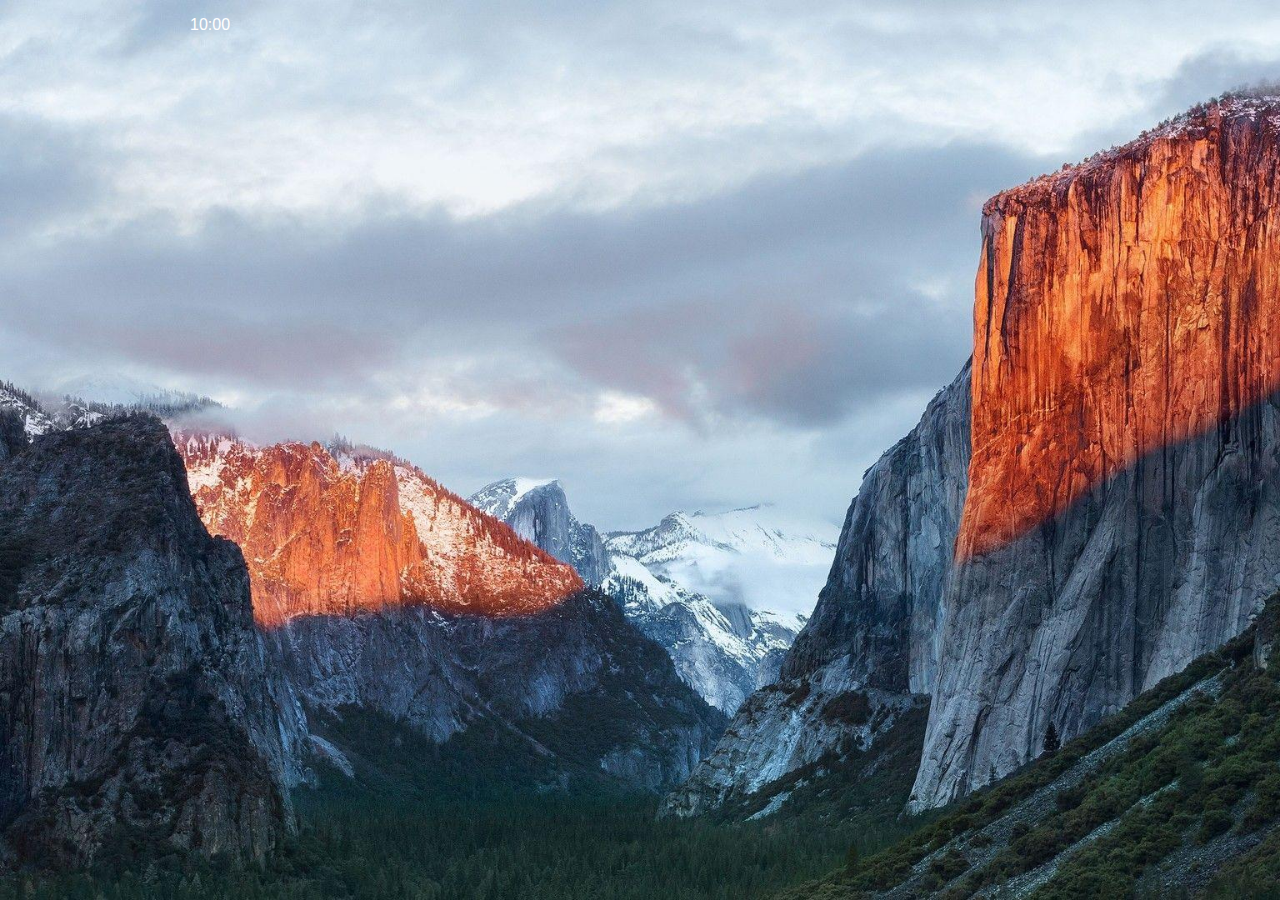
==== timer.html @ 62c7bf14 "Added timer files." ====
<!DOCTYPE html>
<html lang="en">
<head>
  <meta charset="UTF-8">
  <link rel="shortcut icon" href="./favicon.ico" />
  <meta name="theme-color" content="#000000" />
  <title>Countdown Time| MPA</title>
  <link rel="stylesheet" type="text/css" href="src/css/index.css">
  <!-- Add additional CSS & JS files as necessary here -->
</head>
<body>
<!-- Add your site or application content here -->
<div class="container">
  <p id="countdown">10:00</p>
</div>
<!--<script src="https://cdnjs.cloudflare.com/ajax/libs/jquery/2.1.4/jquery.js"></script>-->
<!-- ================================ -->
<!-- Add more JavaScript files here!! -->
<!-- ================================ -->
<!--<script src="src/js/other.js"></script>-->
<script src="./src/js/index.js"></script>
</body>
</html>
---- src/css/index.css ----
body {
  background-image: url('../../wp.jpg');
  background-size: cover;
  background-attachment: fixed;
  background-repeat: no-repeat;
  font-family: 'Segoe UI', Tahoma, Geneva, Verdana, sans-serif;
  color: #ffffff;
  max-width: 900px;
  margin: 0 auto;
}
#root {
  background: rgba(77, 70, 70, 0.7);
  padding: 60px;
  border-radius: 20px;
  height: 100%;
  margin-top: 20px;
}

.social-menu ul{
  position: static;
  display: flex;
  justify-content: right;
}

.social-menu ul li{
  list-style: none;
  margin-top: 10px;
  margin-right: 15px;
}

.social-menu ul li .fa{
  font-size: 30px;
  transition: .6s;
  color: black;
}

.social-menu ul li a{
  position: relative;
  display: flex;
  align-items: center;
  justify-content: center;
  width: 60px;
  height: 60px;
  border-radius: 50%;
  background-color: rgba(255, 255, 255, 0.4);
  text-decoration: none;
  transition: .6s;
  box-shadow: 0 5px 4px rgba(0,0,0,.5);
}

.social-menu ul li a:hover{
  transform: translate(0,-10px);
}

.social-menu ul li:nth-child(1) a:hover{
  background-color: #3b5999;
}

.social-menu ul li:nth-child(2) a:hover{
  background-color: #e4405f;
}

.social-menu ul li:nth-child(3) a:hover{
  background-color: #0077B5;
}

.social-menu ul li:nth-child(4) a:hover{
  background-color: #25D366;
}

#profIcon{
  background-size: cover;
  border-radius: 50%;
  border: 10px solid #ffffff;
  height:250px;
  margin-bottom: 50px;
  margin-right: 20px;
}

#prsBox{
  display: flex;
}

#personalInfo{
  font-weight: bold;
  color: #ffffff;
  padding-left: 20px;
  display: flex;
  flex-direction: column;
}

#about-me{
  text-align: left;
  font-weight: lighter;
  font-style: normal;
  color: #ffffff;
}

#project-text{
  text-align: left;
  color: white;
  font-style: normal;
  font-size: large;
}

#projects{
  display: flex;
  flex-direction: column;
  gap: 20px;
}

#ans1{
  background-size: cover;
  border: 10px solid white;
  border-radius: 10%;
  height:250px;
  width: 300px;
}

#ans2{
  background-size: cover;
  border: 10px solid white;
  border-radius: 10%;
  height:250px;
  width: 300px;
}

#prj1{
  display: flex;
  color: white;
  font-style: normal;
  align-items: center;
  gap: 20px;
}

#prj2{
  display: flex;
  color: white;
  font-style: normal;
  align-items: center;
  gap: 20px;
}
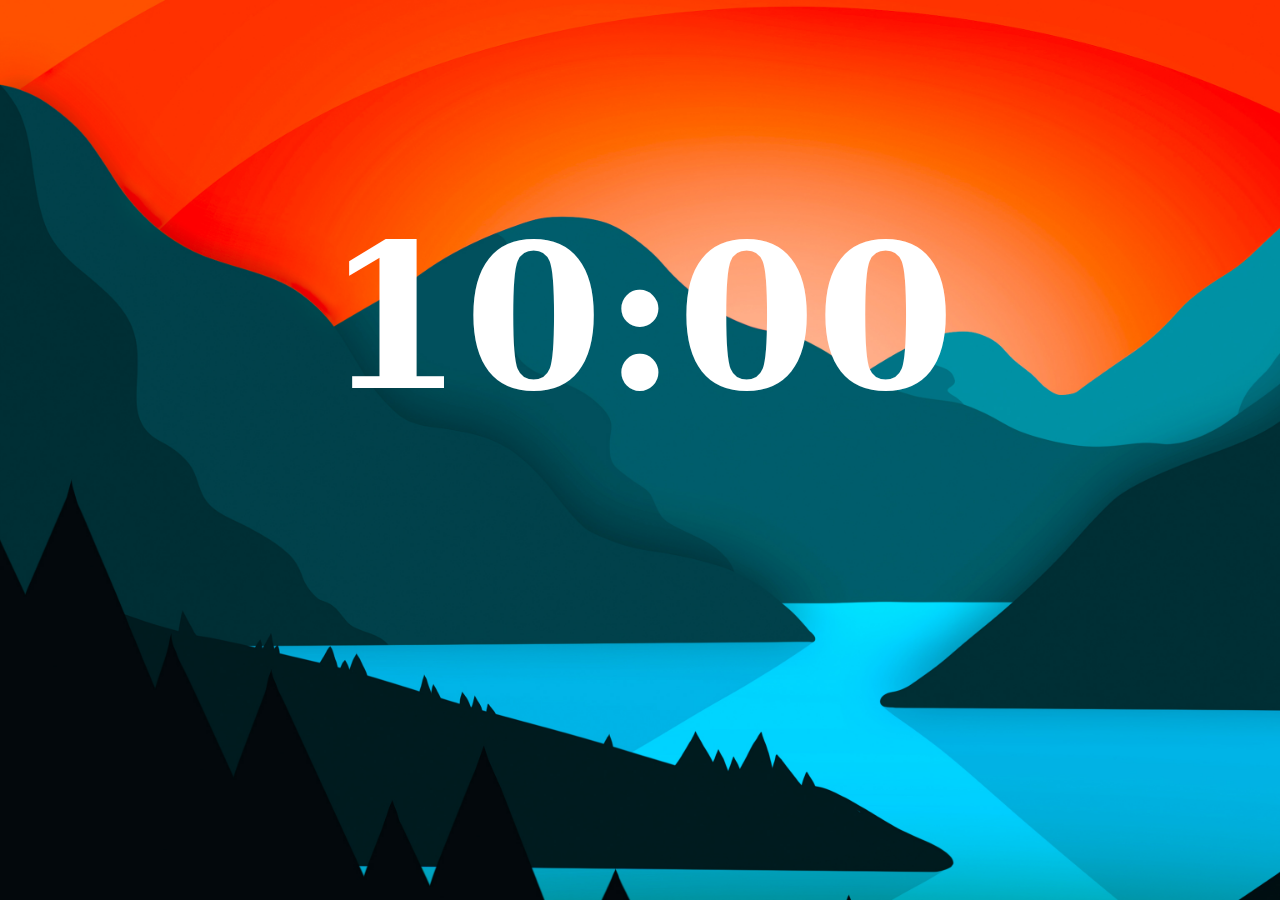
==== commit 4534d769: "Added timer files and a link to timer page" ====
--- a/timer.html
+++ b/timer.html
@@ -5,7 +5,7 @@
   <link rel="shortcut icon" href="./favicon.ico" />
   <meta name="theme-color" content="#000000" />
   <title>Countdown Time| MPA</title>
-  <link rel="stylesheet" type="text/css" href="src/css/index.css">
+  <link rel="stylesheet" type="text/css" href="src/css/timerCSS.css">
   <!-- Add additional CSS & JS files as necessary here -->
 </head>
 <body>
@@ -18,6 +18,6 @@
 <!-- Add more JavaScript files here!! -->
 <!-- ================================ -->
 <!--<script src="src/js/other.js"></script>-->
-<script src="./src/js/index.js"></script>
+<script src="./src/js/timerJS.js"></script>
 </body>
 </html>--- a/src/css/timerCSS.css
+++ b/src/css/timerCSS.css
@@ -0,0 +1,25 @@
+body {
+    background-image: url("../../countdown-bg.jpg");
+    background-size: cover;
+    background-attachment: fixed;
+    background-repeat: no-repeat;
+    font-family: 'serif';
+    background-color: black;
+    margin: 0 ;
+    padding: 0;
+}
+
+.container{
+    display: flex;
+    justify-content: center;
+    align-items: center;
+    width: 100%;
+    height: 75%;
+}
+
+.container p{
+    font-size: 200px;
+    color: white;
+    font-weight: bold;
+}
+
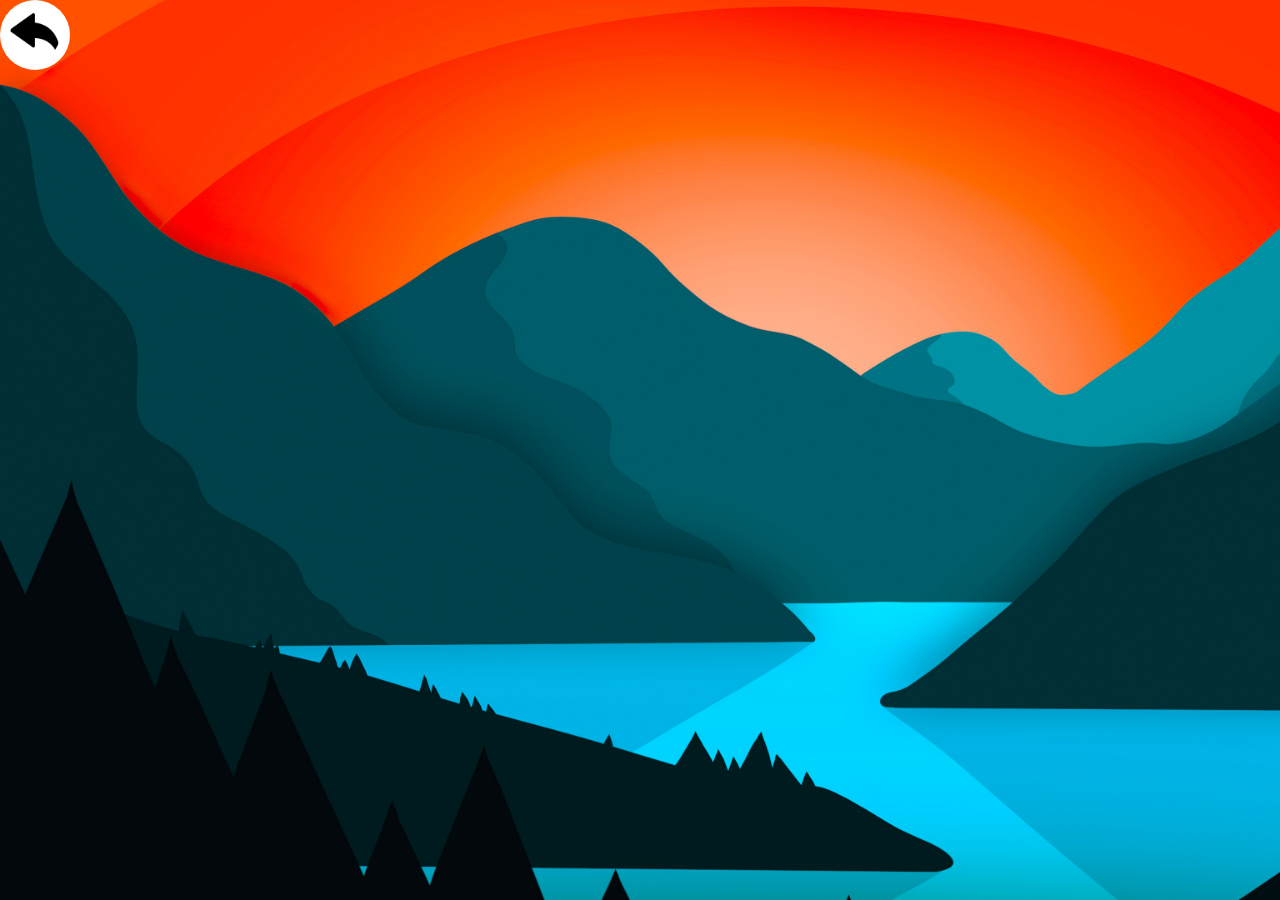
==== commit c7792cd4: "Added back button on timer page, and finished convert page." ====
--- a/timer.html
+++ b/timer.html
@@ -2,22 +2,28 @@
 <html lang="en">
 <head>
   <meta charset="UTF-8">
-  <link rel="shortcut icon" href="./favicon.ico" />
+  <link rel="shortcut icon" href="./clockIcon.png" />
   <meta name="theme-color" content="#000000" />
-  <title>Countdown Time| MPA</title>
+  <title>Countdown Timer | MPA</title>
   <link rel="stylesheet" type="text/css" href="src/css/timerCSS.css">
+
   <!-- Add additional CSS & JS files as necessary here -->
+
 </head>
 <body>
-<!-- Add your site or application content here -->
-<div class="container">
-  <p id="countdown">10:00</p>
-</div>
-<!--<script src="https://cdnjs.cloudflare.com/ajax/libs/jquery/2.1.4/jquery.js"></script>-->
-<!-- ================================ -->
-<!-- Add more JavaScript files here!! -->
-<!-- ================================ -->
-<!--<script src="src/js/other.js"></script>-->
-<script src="./src/js/timerJS.js"></script>
+  <div class="backBtn">
+    <a href="index.html">
+      <img src="backbtn.png" alt="back button">
+    </a>
+  </div>
+  <div class="container">
+    <p id="countdown"></p>
+  </div>
+
+  <!-- ================================ -->
+  <!-- Add more JavaScript files here!! -->
+  <!-- ================================ -->
+
+  <script src="./src/js/timerJS.js"></script>
 </body>
 </html>--- a/src/css/timerCSS.css
+++ b/src/css/timerCSS.css
@@ -23,3 +23,10 @@
     font-weight: bold;
 }
 
+.backBtn img{
+    height: 50px;
+    width: 50px;
+    background-color: white;
+    border-radius: 50%;
+    padding: 10px;
+}
